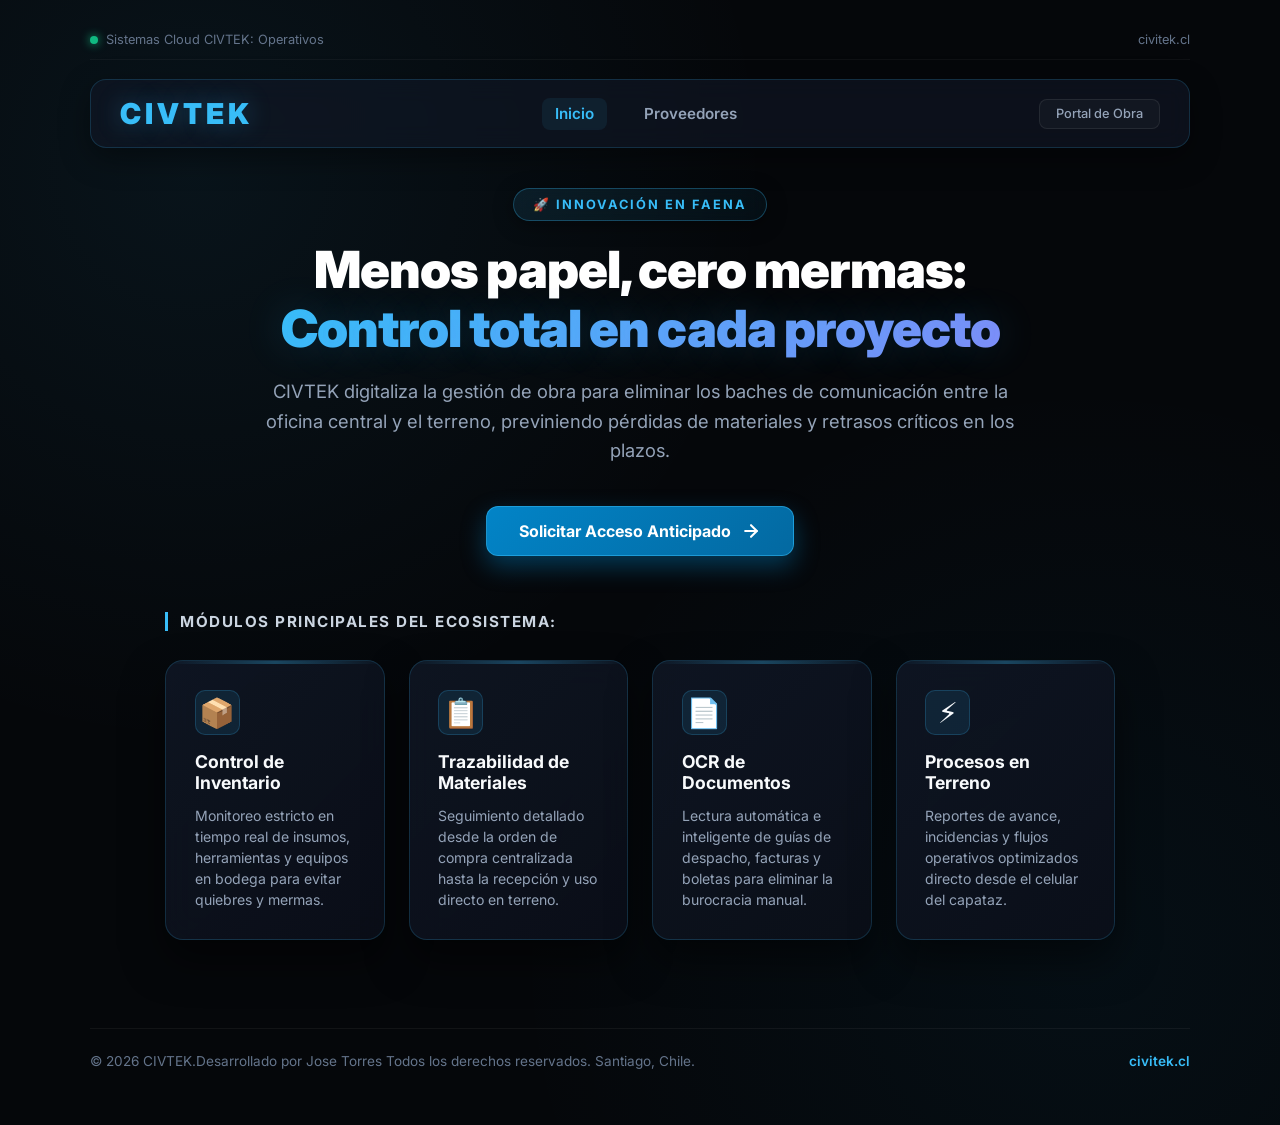
==== index.html @ 5c96ae81 "Primer commit CIVTEK web" ====
<!DOCTYPE html>
<html lang="es">
<head>
    <meta charset="UTF-8">
    <meta name="viewport" content="width=device-width, initial-scale=1.0">
    <title>CIVTEK - Gestión Inteligente para la Construcción</title>
    <link rel="stylesheet" href="style.css">
    <link href="https://fonts.googleapis.com/css2?family=Inter:wght@400;500;600;700;800;900&display=swap" rel="stylesheet">
</head>
<body>

    <div class="top-bar">
        <div class="system-status">
            <span class="status-dot"></span>
            <span>Sistemas Cloud CIVTEK: Operativos</span>
        </div>
        <div class="version-tag">civitek.cl</div>
    </div>

    <!-- Menú de Navegación del Sitio Web -->
    <header class="main-header">
        <div class="logo">CIVTEK</div>
        <nav class="nav-menu">
            <a href="index.html" class="nav-link active">Inicio</a>
            <a href="proveedores.html" class="nav-link">Proveedores</a>
        </nav>
        <div class="header-badge">Portal de Obra</div>
    </header>

    <main>
        <div class="badge-container">
            <span class="badge">🚀 Innovación en Faena</span>
        </div>
        
        <h1>Menos papel, cero mermas:<br><span class="highlight-text">Control total en cada proyecto</span></h1>
        
        <p class="subtitle">
            CIVTEK digitaliza la gestión de obra para eliminar los baches de comunicación entre la oficina central y el terreno, previniendo pérdidas de materiales y retrasos críticos en los plazos.
        </p>

        <div class="cta-container">
            <button class="cta-button" onclick="alert('¡Gracias por tu interés en CIVTEK! Pronto habilitaremos el acceso al piloto exclusivo.')">
                <span>Solicitar Acceso Anticipado</span>
                <svg width="20" height="20" viewBox="0 0 24 24" fill="none" stroke="currentColor" stroke-width="2.5" stroke-linecap="round" stroke-linejoin="round"><line x1="5" y1="12" x2="19" y2="12"></line><polyline points="12 5 19 12 12 19"></polyline></svg>
            </button>
        </div>

        <div class="features-title">Módulos principales del ecosistema:</div>
        
        <div class="features">
            <div class="feature-card">
                <div class="card-icon">📦</div>
                <h3>Control de Inventario</h3>
                <p>Monitoreo estricto en tiempo real de insumos, herramientas y equipos en bodega para evitar quiebres y mermas.</p>
            </div>
            
            <div class="feature-card">
                <div class="card-icon">📋</div>
                <h3>Trazabilidad de Materiales</h3>
                <p>Seguimiento detallado desde la orden de compra centralizada hasta la recepción y uso directo en terreno.</p>
            </div>
            
            <div class="feature-card">
                <div class="card-icon">📄</div>
                <h3>OCR de Documentos</h3>
                <p>Lectura automática e inteligente de guías de despacho, facturas y boletas para eliminar la burocracia manual.</p>
            </div>
            
            <div class="feature-card">
                <div class="card-icon">⚡</div>
                <h3>Procesos en Terreno</h3>
                <p>Reportes de avance, incidencias y flujos operativos optimizados directo desde el celular del capataz.</p>
            </div>
        </div>
    </main>

    <footer>
        <p>&copy; 2026 CIVTEK.Desarrollado por Jose Torres Todos los derechos reservados. Santiago, Chile.</p>
        <p class="footer-domain">civitek.cl</p>
    </footer>

</body>
</html>
---- style.css ----
:root {
    --bg-base: #05070a;
    --bg-card: linear-gradient(135deg, rgba(17, 24, 39, 0.8), rgba(11, 15, 25, 0.9));
    --border-card: rgba(56, 189, 248, 0.18);
    --border-hover: rgba(56, 189, 248, 0.6);
    --accent: #38bdf8;
    --accent-glow: rgba(56, 189, 248, 0.35);
    --text-main: #f8fafc;
    --text-muted: #94a3b8;
}

* {
    margin: 0;
    padding: 0;
    box-sizing: border-box;
    font-family: 'Inter', system-ui, -apple-system, sans-serif;
}

body {
    background-color: var(--bg-base);
    color: var(--text-main);
    min-height: 100vh;
    display: flex;
    flex-direction: column;
    justify-content: space-between;
    padding: 2rem 2.5rem;
    position: relative;
    overflow-x: hidden;
    background-image: 
        radial-gradient(circle at 15% 15%, rgba(56, 189, 248, 0.07) 0%, transparent 40%),
        radial-gradient(circle at 85% 85%, rgba(14, 165, 233, 0.05) 0%, transparent 40%);
}

.top-bar {
    max-width: 1100px;
    width: 100%;
    margin: 0 auto 1.2rem auto;
    display: flex;
    justify-content: space-between;
    align-items: center;
    font-size: 0.8rem;
    color: #64748b;
    border-bottom: 1px solid rgba(255, 255, 255, 0.04);
    padding-bottom: 0.75rem;
}

.system-status {
    display: flex;
    align-items: center;
    gap: 8px;
}

.status-dot {
    width: 8px;
    height: 8px;
    background-color: #10b981;
    border-radius: 50%;
    box-shadow: 0 0 10px #10b981;
    animation: pulse-dot 2s infinite;
}

@keyframes pulse-dot {
    0% { transform: scale(0.95); opacity: 0.8; }
    50% { transform: scale(1.2); opacity: 1; box-shadow: 0 0 15px #10b981; }
    100% { transform: scale(0.95); opacity: 0.8; }
}

/* Cabecera y Menú de Navegación */
.main-header {
    max-width: 1100px;
    width: 100%;
    margin: 0 auto;
    display: flex;
    justify-content: space-between;
    align-items: center;
    background: rgba(17, 24, 39, 0.6);
    backdrop-filter: blur(12px);
    padding: 1rem 1.8rem;
    border-radius: 16px;
    border: 1px solid var(--border-card);
    box-shadow: 0 10px 30px rgba(0, 0, 0, 0.4);
}

.logo {
    font-size: 1.8rem;
    font-weight: 900;
    letter-spacing: 4px;
    color: var(--accent);
    text-shadow: 0 0 25px var(--accent-glow);
}

.nav-menu {
    display: flex;
    gap: 1.5rem;
}

.nav-link {
    color: var(--text-muted);
    text-decoration: none;
    font-size: 0.95rem;
    font-weight: 600;
    transition: color 0.3s ease;
    padding: 0.4rem 0.8rem;
    border-radius: 8px;
}

.nav-link:hover, .nav-link.active {
    color: var(--accent);
    background: rgba(56, 189, 248, 0.08);
}

.header-badge {
    background: rgba(255, 255, 255, 0.03);
    border: 1px solid rgba(255, 255, 255, 0.08);
    padding: 0.4rem 1rem;
    border-radius: 8px;
    font-size: 0.8rem;
    color: var(--text-muted);
    font-weight: 500;
}

main {
    max-width: 950px;
    width: 100%;
    margin: 0 auto;
    text-align: center;
    padding: 2.5rem 0;
}

.badge-container {
    margin-bottom: 1.2rem;
}

.badge {
    background: linear-gradient(135deg, rgba(56, 189, 248, 0.1), rgba(14, 165, 233, 0.05));
    color: var(--accent);
    padding: 0.5rem 1.2rem;
    border-radius: 100px;
    font-size: 0.8rem;
    font-weight: 700;
    text-transform: uppercase;
    letter-spacing: 2px;
    display: inline-block;
    border: 1px solid rgba(56, 189, 248, 0.3);
    box-shadow: 0 4px 20px rgba(0, 0, 0, 0.4);
    backdrop-filter: blur(10px);
}

h1 {
    font-size: 3.2rem;
    margin-bottom: 1.2rem;
    line-height: 1.15;
    font-weight: 900;
    letter-spacing: -1px;
    color: #ffffff;
}

.highlight-text {
    background: linear-gradient(135deg, #38bdf8 0%, #818cf8 100%);
    -webkit-background-clip: text;
    -webkit-text-fill-color: transparent;
    text-shadow: 0 0 40px rgba(56, 189, 248, 0.2);
}

p.subtitle {
    font-size: 1.15rem;
    color: var(--text-muted);
    margin-bottom: 2.5rem;
    line-height: 1.6;
    max-width: 780px;
    margin-left: auto;
    margin-right: auto;
}

.cta-container {
    margin-bottom: 3.5rem;
}

.cta-button {
    background: linear-gradient(135deg, #0284c7, #0369a1);
    color: #ffffff;
    border: 1px solid rgba(56, 189, 248, 0.5);
    padding: 0.9rem 2rem;
    border-radius: 12px;
    font-size: 1rem;
    font-weight: 700;
    cursor: pointer;
    display: inline-flex;
    align-items: center;
    gap: 10px;
    box-shadow: 0 10px 25px rgba(2, 132, 199, 0.4);
    transition: all 0.3s cubic-bezier(0.16, 1, 0.3, 1);
}

.cta-button:hover {
    transform: translateY(-3px);
    background: linear-gradient(135deg, #0369a1, #075985);
    box-shadow: 0 15px 35px rgba(56, 189, 248, 0.4);
    border-color: var(--accent);
}

.features-title {
    font-size: 0.95rem;
    color: #cbd5e1;
    margin-bottom: 1.8rem;
    font-weight: 700;
    text-align: left;
    border-left: 3px solid var(--accent);
    padding-left: 12px;
    letter-spacing: 1.5px;
    text-transform: uppercase;
}

.features {
    display: grid;
    grid-template-columns: repeat(auto-fit, minmax(210px, 1fr));
    gap: 1.5rem;
    text-align: left;
    margin-bottom: 3rem;
}

.feature-card, .supplier-card {
    background: var(--bg-card);
    backdrop-filter: blur(16px);
    padding: 1.8rem;
    border-radius: 18px;
    border: 1px solid var(--border-card);
    box-shadow: 0 20px 40px rgba(0, 0, 0, 0.5);
    transition: all 0.4s cubic-bezier(0.16, 1, 0.3, 1);
    position: relative;
    overflow: hidden;
    display: flex;
    flex-direction: column;
    justify-content: space-between;
}

.feature-card::before, .supplier-card::before {
    content: '';
    position: absolute;
    top: 0;
    left: 0;
    width: 100%;
    height: 3px;
    background: linear-gradient(90deg, transparent, var(--accent), transparent);
    opacity: 0.3;
    transition: opacity 0.3s;
}

.feature-card:hover, .supplier-card:hover {
    transform: translateY(-8px) scale(1.01);
    border-color: var(--border-hover);
    box-shadow: 0 25px 50px rgba(56, 189, 248, 0.15);
    background: linear-gradient(135deg, rgba(30, 41, 59, 0.9), rgba(15, 23, 42, 0.95));
}

.feature-card:hover::before, .supplier-card:hover::before {
    opacity: 1;
}

.card-icon {
    font-size: 1.8rem;
    margin-bottom: 1rem;
    background: rgba(56, 189, 248, 0.1);
    width: 45px;
    height: 45px;
    display: flex;
    align-items: center;
    justify-content: center;
    border-radius: 10px;
    border: 1px solid rgba(56, 189, 248, 0.2);
}

.feature-card h3 {
    font-size: 1.1rem;
    margin-bottom: 0.75rem;
    color: var(--text-main);
    font-weight: 700;
}

.feature-card p {
    font-size: 0.88rem;
    color: var(--text-muted);
    line-height: 1.5;
}

/* Estilos de Proveedores */
.suppliers-section {
    margin-top: 1rem;
    margin-bottom: 2rem;
}

.suppliers-grid {
    display: grid;
    grid-template-columns: repeat(auto-fit, minmax(260px, 1fr));
    gap: 1.5rem;
    text-align: left;
}

.supplier-category {
    font-size: 0.75rem;
    background: rgba(56, 189, 248, 0.1);
    color: var(--accent);
    border: 1px solid rgba(56, 189, 248, 0.3);
    padding: 0.25rem 0.75rem;
    border-radius: 20px;
    display: inline-block;
    font-weight: 700;
    text-transform: uppercase;
    letter-spacing: 1px;
    margin-bottom: 0.8rem;
    align-self: flex-start;
}

.supplier-card h3 {
    font-size: 1.15rem;
    color: #ffffff;
    font-weight: 800;
    margin-bottom: 0.5rem;
}

.supplier-desc {
    font-size: 0.88rem;
    color: var(--text-muted);
    line-height: 1.5;
    margin-bottom: 1.5rem;
    flex-grow: 1;
}

.supplier-btn {
    background: transparent;
    color: var(--accent);
    border: 1px solid rgba(56, 189, 248, 0.4);
    padding: 0.6rem 1.2rem;
    border-radius: 8px;
    font-size: 0.85rem;
    font-weight: 600;
    cursor: pointer;
    transition: all 0.3s ease;
    width: 100%;
}

.supplier-btn:hover {
    background: rgba(56, 189, 248, 0.1);
    border-color: var(--accent);
    box-shadow: 0 0 15px rgba(56, 189, 248, 0.2);
}

footer {
    text-align: center;
    color: #64748b;
    font-size: 0.85rem;
    padding: 1.5rem 0;
    border-top: 1px solid rgba(255, 255, 255, 0.05);
    max-width: 1100px;
    width: 100%;
    margin: 0 auto;
    display: flex;
    justify-content: space-between;
    align-items: center;
}

.footer-domain {
    color: var(--accent);
    font-weight: 600;
}

.brand-logo {
    display: flex;
    align-items: center;
    gap: 12px;
    text-decoration: none;
}

.logo-icon {
    width: 42px;
    height: 42px;
    background: linear-gradient(135deg, rgba(56, 189, 248, 0.15), rgba(14, 165, 233, 0.05));
    border: 1px solid rgba(56, 189, 248, 0.4);
    border-radius: 10px;
    display: flex;
    align-items: center;
    justify-content: center;
    color: var(--accent);
    box-shadow: 0 0 20px rgba(56, 189, 248, 0.2);
    transition: transform 0.3s ease, box-shadow 0.3s ease;
}

.brand-logo:hover .logo-icon {
    transform: scale(1.05);
    box-shadow: 0 0 25px rgba(56, 189, 248, 0.4);
}

.logo-text {
    font-size: 1.8rem;
    font-weight: 900;
    letter-spacing: 4px;
    color: #ffffff;
}

.logo-highlight {
    color: var(--accent);
    text-shadow: 0 0 25px var(--accent-glow);
}
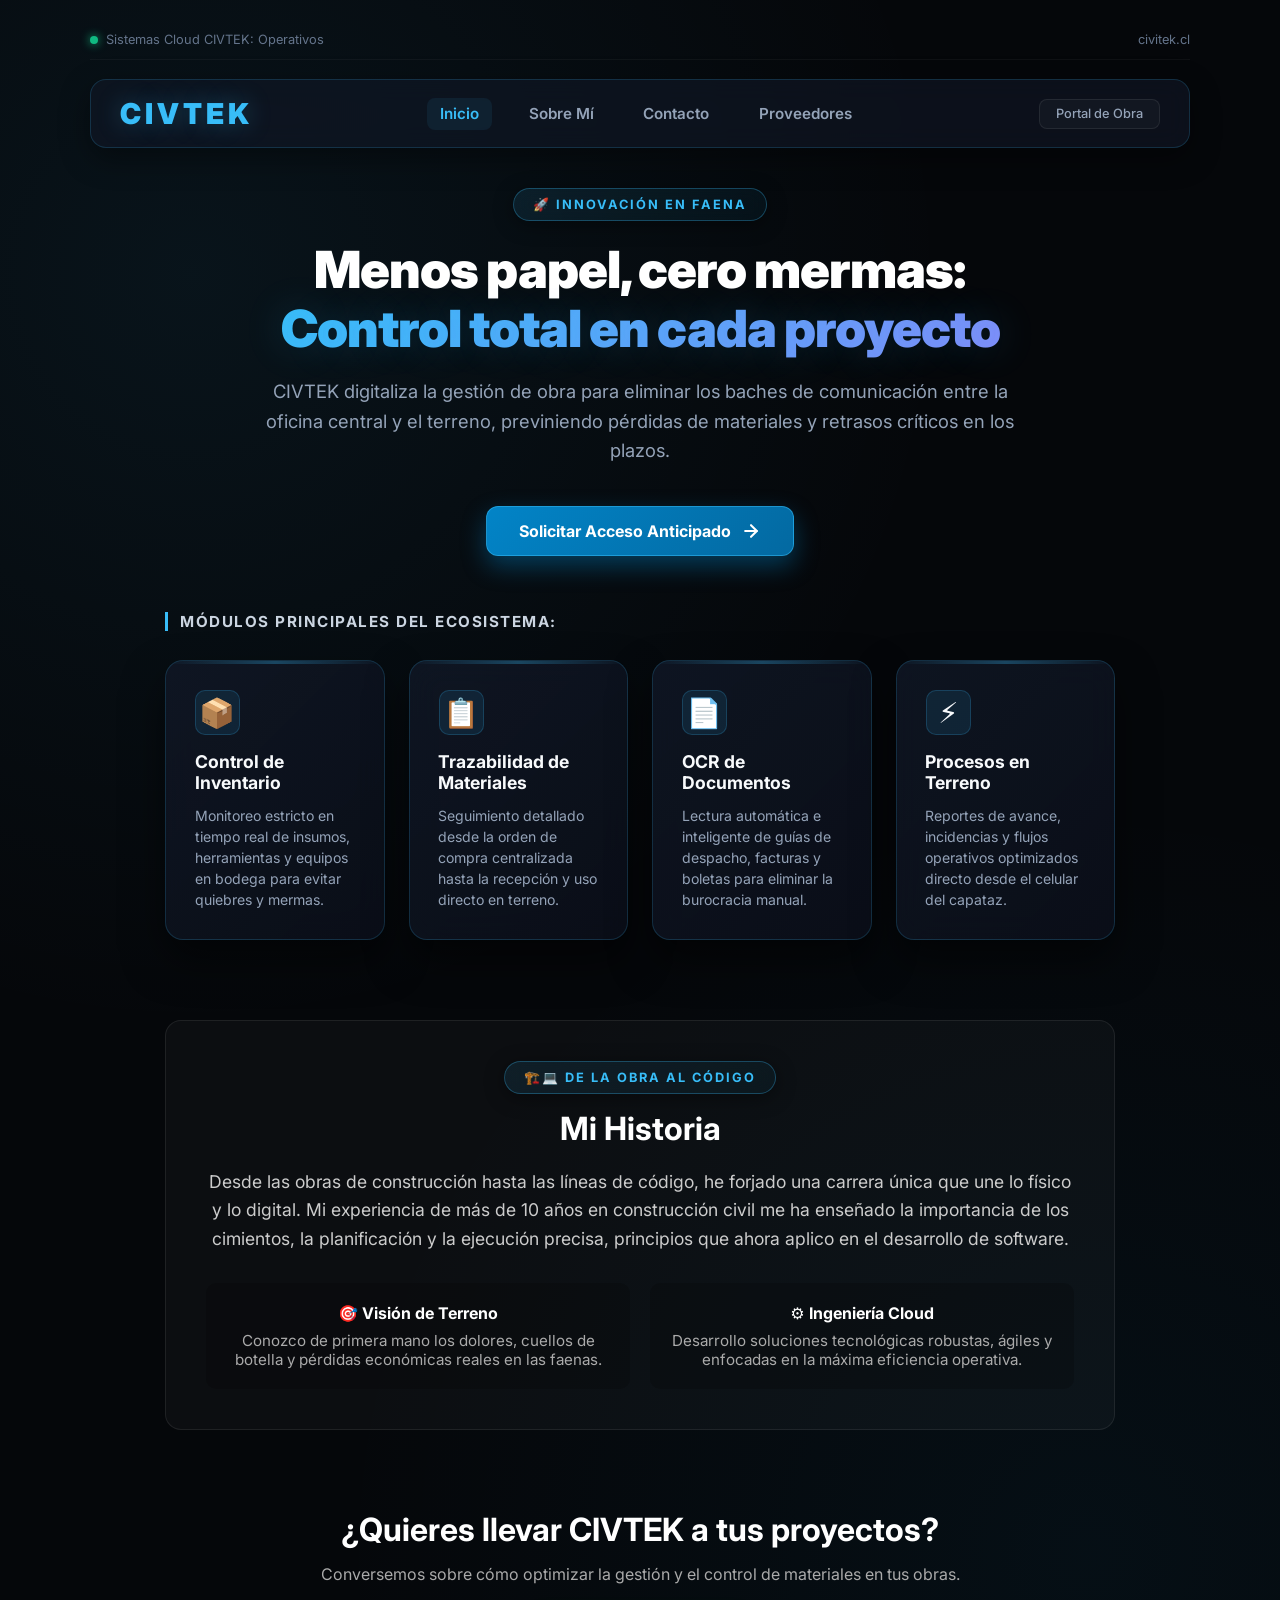
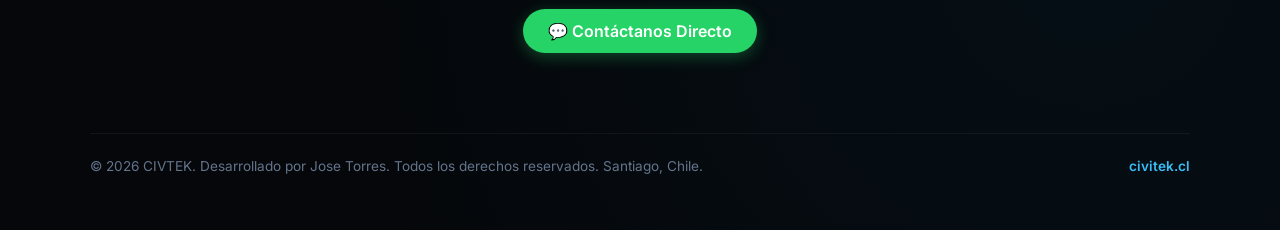
==== commit f5f2eb2a: "Actualizacion seccion sobre mi y proveedores." ====
--- a/index.html
+++ b/index.html
@@ -22,6 +22,8 @@
         <div class="logo">CIVTEK</div>
         <nav class="nav-menu">
             <a href="index.html" class="nav-link active">Inicio</a>
+            <a href="#historia" class="nav-link">Sobre Mí</a>
+            <a href="#contacto" class="nav-link">Contacto</a>
             <a href="proveedores.html" class="nav-link">Proveedores</a>
         </nav>
         <div class="header-badge">Portal de Obra</div>
@@ -72,10 +74,40 @@
                 <p>Reportes de avance, incidencias y flujos operativos optimizados directo desde el celular del capataz.</p>
             </div>
         </div>
+
+        <!-- NUEVA SECCIÓN: MI HISTORIA / SOBRE MÍ -->
+        <section id="historia" class="story-section" style="margin-top: 80px; padding: 40px; background: rgba(255, 255, 255, 0.03); border-radius: 16px; border: 1px solid rgba(255, 255, 255, 0.08);">
+            <div class="badge-container" style="margin-bottom: 15px;">
+                <span class="badge">🏗️💻 De la Obra al Código</span>
+            </div>
+            <h2 style="font-size: 2rem; margin-bottom: 20px; color: #fff;">Mi Historia</h2>
+            <p style="font-size: 1.1rem; line-height: 1.6; color: #ccc; margin-bottom: 20px;">
+                Desde las obras de construcción hasta las líneas de código, he forjado una carrera única que une lo físico y lo digital. Mi experiencia de más de 10 años en construcción civil me ha enseñado la importancia de los cimientos, la planificación y la ejecución precisa, principios que ahora aplico en el desarrollo de software.
+            </p>
+            <div style="display: grid; grid-template-columns: repeat(auto-fit, minmax(250px, 1fr)); gap: 20px; margin-top: 30px;">
+                <div style="background: rgba(0,0,0,0.2); padding: 20px; border-radius: 10px;">
+                    <h4 style="color: #fff; margin-bottom: 8px;">🎯 Visión de Terreno</h4>
+                    <p style="font-size: 0.95rem; color: #aaa;">Conozco de primera mano los dolores, cuellos de botella y pérdidas económicas reales en las faenas.</p>
+                </div>
+                <div style="background: rgba(0,0,0,0.2); padding: 20px; border-radius: 10px;">
+                    <h4 style="color: #fff; margin-bottom: 8px;">⚙️ Ingeniería Cloud</h4>
+                    <p style="font-size: 0.95rem; color: #aaa;">Desarrollo soluciones tecnológicas robustas, ágiles y enfocadas en la máxima eficiencia operativa.</p>
+                </div>
+            </div>
+        </section>
+
+        <!-- NUEVA SECCIÓN: CONTACTO RÁPIDO -->
+        <section id="contacto" style="text-align: center; margin: 80px 0 40px 0;">
+            <h2 style="font-size: 2rem; margin-bottom: 15px; color: #fff;">¿Quieres llevar CIVTEK a tus proyectos?</h2>
+            <p style="color: #aaa; margin-bottom: 25px;">Conversemos sobre cómo optimizar la gestión y el control de materiales en tus obras.</p>
+            <a href="mailto:contacto@civtek.cl" style="display: inline-block; background: #25d366; color: #fff; padding: 12px 25px; border-radius: 30px; text-decoration: none; font-weight: 600; font-size: 1rem; box-shadow: 0 4px 15px rgba(37, 211, 102, 0.3);">
+                💬 Contáctanos Directo
+            </a>
+        </section>
     </main>
 
     <footer>
-        <p>&copy; 2026 CIVTEK.Desarrollado por Jose Torres Todos los derechos reservados. Santiago, Chile.</p>
+        <p>&copy; 2026 CIVTEK. Desarrollado por Jose Torres. Todos los derechos reservados. Santiago, Chile.</p>
         <p class="footer-domain">civitek.cl</p>
     </footer>
 
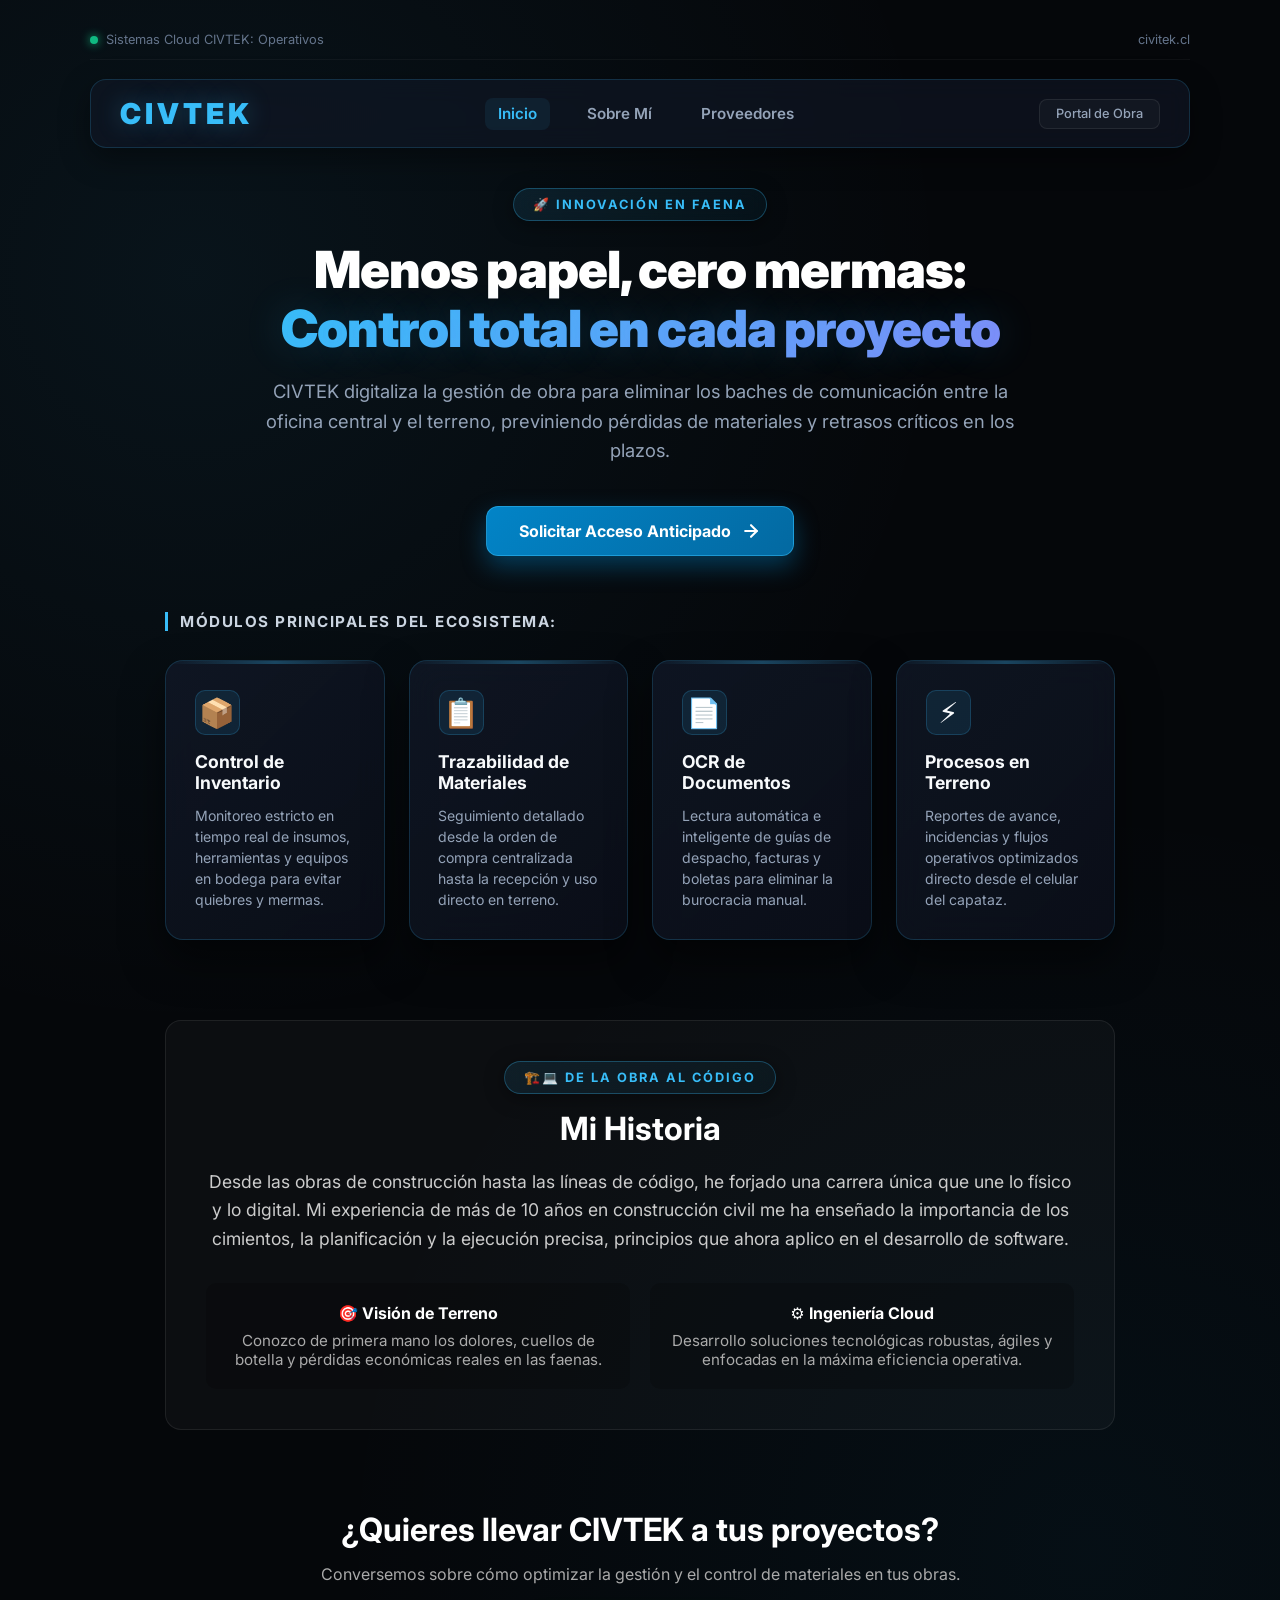
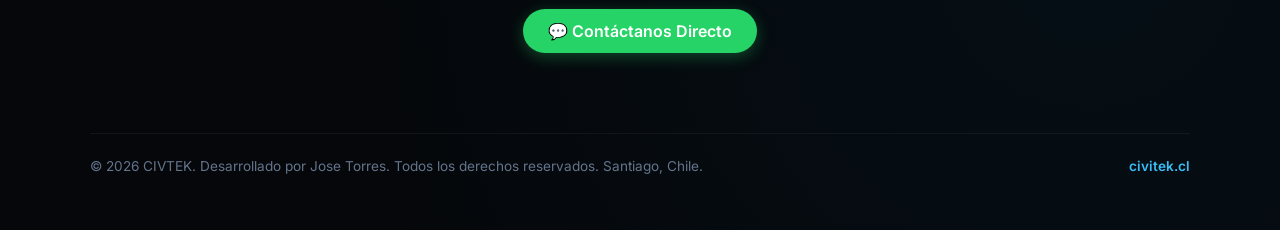
==== commit 9eff532a: "fotografia nuevo archivo" ====
--- a/index.html
+++ b/index.html
@@ -21,11 +21,10 @@
     <header class="main-header">
         <div class="logo">CIVTEK</div>
         <nav class="nav-menu">
-            <a href="index.html" class="nav-link active">Inicio</a>
-            <a href="#historia" class="nav-link">Sobre Mí</a>
-            <a href="#contacto" class="nav-link">Contacto</a>
-            <a href="proveedores.html" class="nav-link">Proveedores</a>
-        </nav>
+    <a href="index.html" class="nav-link active">Inicio</a>
+    <a href="historia.html" class="nav-link">Sobre Mí</a>
+    <a href="proveedores.html" class="nav-link">Proveedores</a>
+</nav>
         <div class="header-badge">Portal de Obra</div>
     </header>
 
